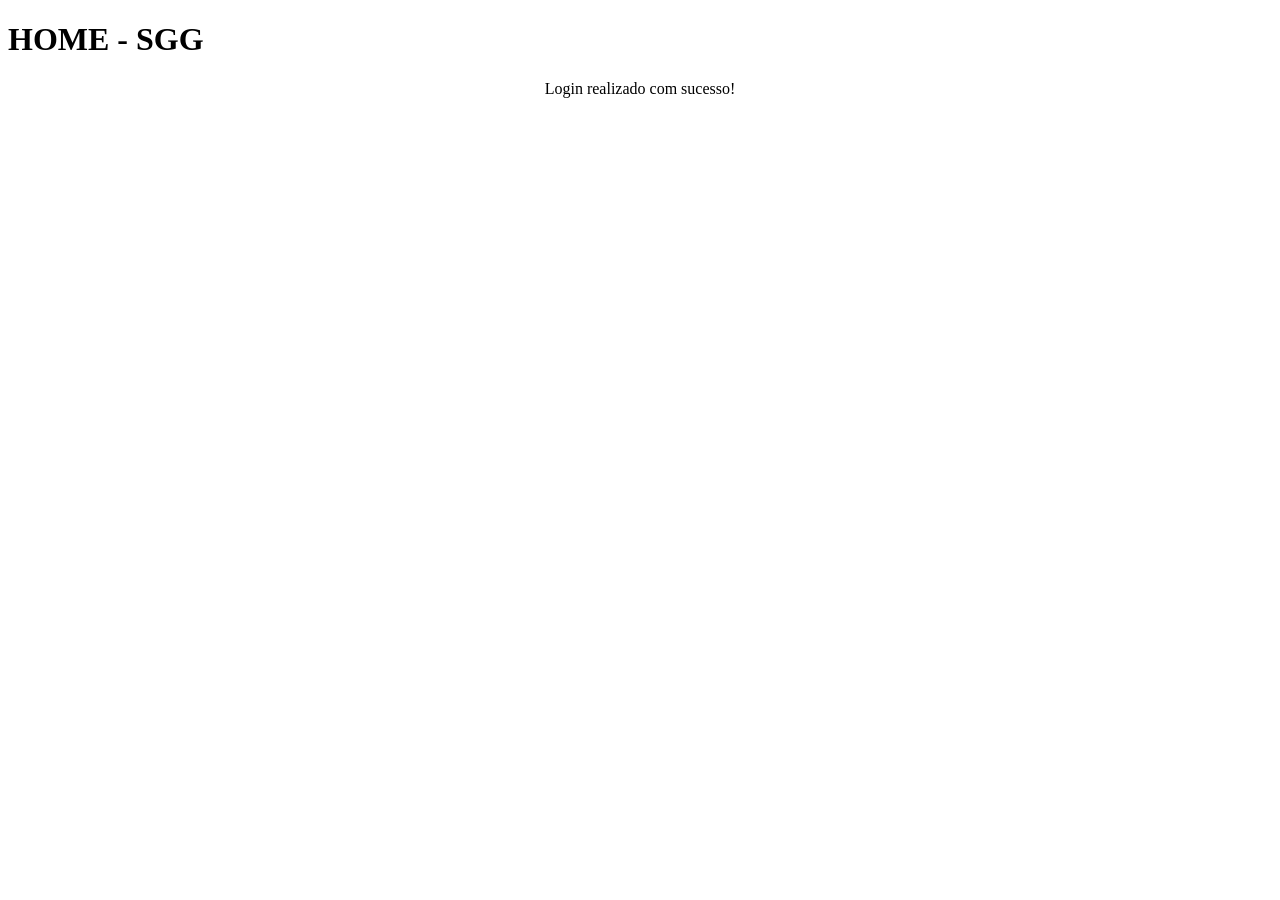
==== homeSolicitante.html @ a8d1797d "login" ====
<!DOCTYPE html>
<html lang="pt-BR">

<head>

    <meta charset="UTF-8">

    <meta name="viewport"
          content="width=device-width, initial-scale=1.0">

    <title>Home - SGG</title>

    <link rel="stylesheet" href="style.css">

</head>

<body>

    <main class="login-container">

        <h1>HOME - SGG</h1>

        <p style="text-align: center;">
            Login realizado com sucesso!
        </p>

    </main>

</body>

</html>
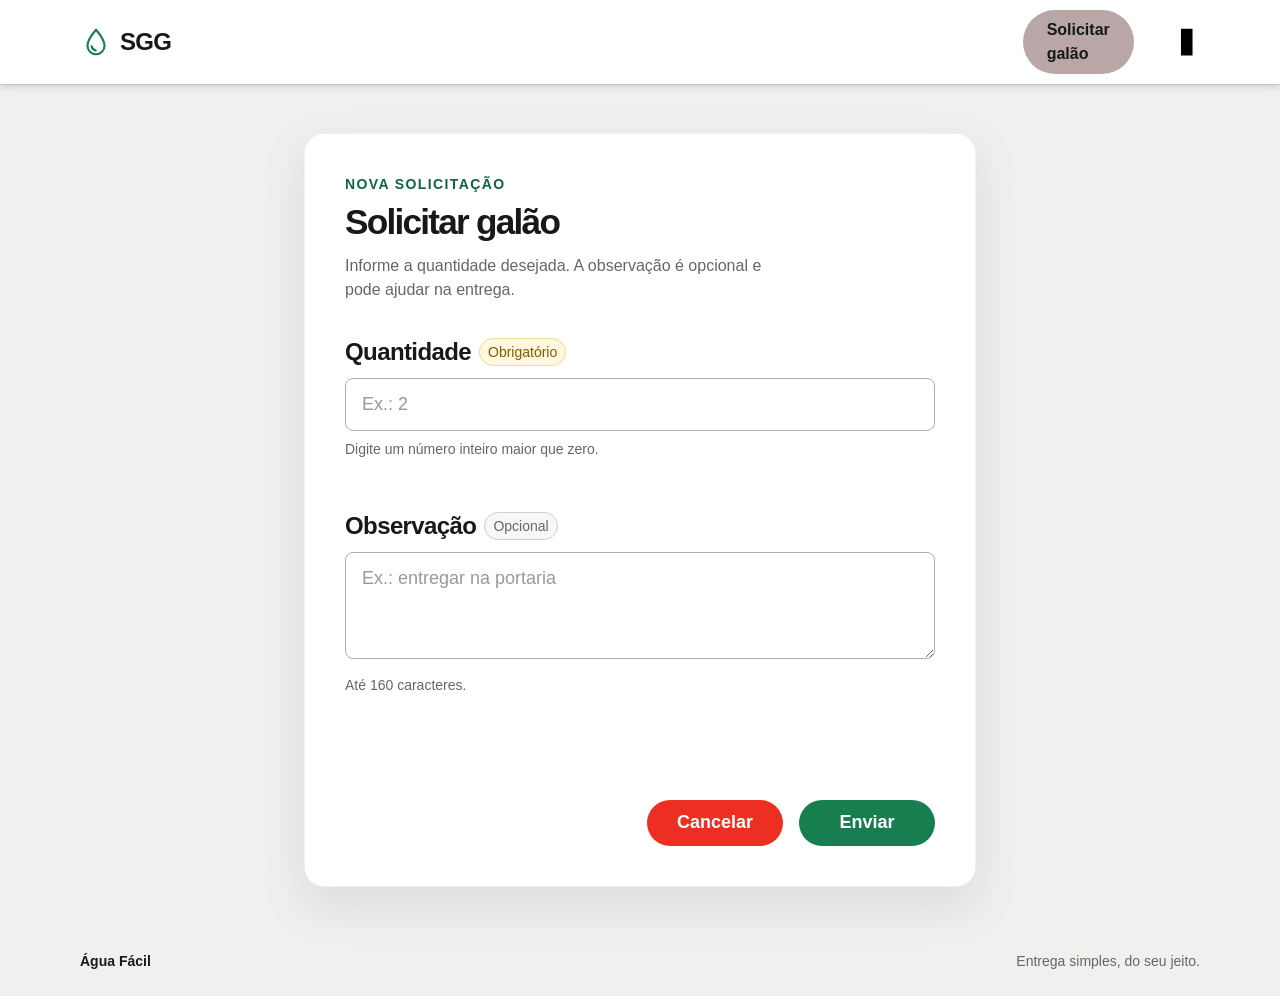
==== commit cbdcf13c: "funcionario" ====
--- a/homeSolicitante.html
+++ b/homeSolicitante.html
@@ -1,31 +1,454 @@
-<!DOCTYPE html>
+<!doctype html>
 <html lang="pt-BR">
-
-<head>
-
-    <meta charset="UTF-8">
-
-    <meta name="viewport"
-          content="width=device-width, initial-scale=1.0">
-
-    <title>Home - SGG</title>
-
-    <link rel="stylesheet" href="style.css">
-
-</head>
-
-<body>
-
-    <main class="login-container">
-
-        <h1>HOME - SGG</h1>
-
-        <p style="text-align: center;">
-            Login realizado com sucesso!
-        </p>
-
+  <head>
+    <meta charset="UTF-8" />
+    <meta name="viewport" content="width=device-width, initial-scale=1.0" />
+    <meta
+      name="description"
+      content="Solicitação de galão de água com validação de quantidade e observação."
+    />
+    <title>Solicitar galão | Água Fácil</title>
+    <link rel="preconnect" href="https://api.fontshare.com" />
+    <link
+      href="https://api.fontshare.com/v2/css?f[]=satoshi@400,500,700&display=swap"
+      rel="stylesheet"
+    />
+    <link rel="stylesheet" href="homeSolicitante.css" />
+    <script src="HomeSolicitante.js" defer></script>
+  </head>
+  <body>
+    <a class="skip-link" href="#conteudo">Ir para o conteúdo</a>
+
+    <header class="topbar">
+      <nav class="nav-content" aria-label="Navegação principal">
+        <a class="brand" href="#" aria-label="Água Fácil, início">
+          <span class="brand-mark" aria-hidden="true">
+            <svg viewBox="0 0 24 24" role="img">
+              <path d="M12 2.8S5.6 10.2 5.6 14.8a6.4 6.4 0 0 0 12.8 0C18.4 10.2 12 2.8 12 2.8Z" />
+              <path d="M8.7 15.2c.3 1.6 1.4 2.7 3.1 3.2" />
+            </svg>
+          </span>
+          <span>SGG</span>
+        </a>
+
+        <div class="nav-actions">
+          <a class="nav-pill nav-pill--active" href="#solicitar">Solicitar galão</a>
+          
+            <svg viewBox="0 0 24 24" aria-hidden="true">
+              <path d="M14 5h6v14h-6M10 12h10M17 9l3 3-3 3M4 5h5M4 19h5" />
+            </svg>
+          </button>
+        </div>
+      </nav>
+    </header>
+
+    <main id="conteudo">
+      <section class="request-panel" id="solicitar" aria-labelledby="titulo">
+        <div class="panel-heading">
+          <p class="eyebrow">Nova solicitação</p>
+          <h1 id="titulo">Solicitar galão</h1>
+          <p class="intro">
+            Informe a quantidade desejada. A observação é opcional e pode ajudar
+            na entrega.
+          </p>
+        </div>
+
+        <form id="request-form" novalidate>
+          <div class="field-group">
+            <div class="label-row">
+              <label for="quantity">Quantidade</label>
+              <span class="field-hint field-hint--required">Obrigatório</span>
+            </div>
+            <input
+              id="quantity"
+              name="quantity"
+              type="number"
+              min="1"
+              step="1"
+              inputmode="numeric"
+              placeholder="Ex.: 2"
+              aria-describedby="quantity-help quantity-error"
+              required
+            />
+            <small id="quantity-help" class="field-help">Digite um número inteiro maior que zero.</small>
+            <p id="quantity-error" class="field-error" role="alert"></p>
+          </div>
+
+          <div class="field-group">
+            <div class="label-row">
+              <label for="observation">Observação</label>
+              <span class="field-hint">Opcional</span>
+            </div>
+            <textarea
+              id="observation"
+              name="observation"
+              rows="3"
+              maxlength="160"
+              placeholder="Ex.: entregar na portaria"
+              aria-describedby="observation-help"
+            ></textarea>
+            <small id="observation-help" class="field-help">Até 160 caracteres.</small>
+          </div>
+
+          <div id="form-feedback" class="form-feedback" role="status" aria-live="polite"></div>
+
+          <div class="form-actions">
+            <button class="button button--secondary" id="cancel-button" type="button">
+              Cancelar
+            </button>
+            <button class="button button--primary" type="submit">Enviar</button>
+          </div>
+        </form>
+      </section>
     </main>
 
-</body>
-
-</html>+    <footer class="footer">
+      <span>Água Fácil</span>
+      <span>Entrega simples, do seu jeito.</span>
+    </footer>
+  <script data-pplx-inline-edit>
+(function () {
+  if (window === window.top) return;
+
+  const allowedParentOrigins = ["https://www.perplexity.ai","https://perplexity.ai","https://testing.perplexity.ai","https://staging.perplexity.ai","https://*.preview.i.perplexity.ai","http://perplexity.localhost","http://localhost:1420","http://127.0.0.1:1420","http://localhost:3000","http://127.0.0.1:3000","http://localhost:5173","http://127.0.0.1:5173"];
+  const MAX_FONT_BYTES = 500 * 1024;
+  const MAX_TOTAL_FONT_BYTES = 2 * 1024 * 1024;
+  const DEFAULT_LINE_HEIGHT = 16;
+  let scrollForwarding = false;
+  let scrollRaf = 0;
+  let trustedTopOrigin = null;
+
+  // Allow entries like "https://*.preview.i.perplexity.ai" — the wildcard
+  // matches a single DNS label (no dots), so "https://*.foo" cannot stretch
+  // across multiple labels.
+  function matchesAllowedOrigin(origin) {
+    if (!origin) return false;
+    for (const entry of allowedParentOrigins) {
+      if (!entry.includes("*")) {
+        if (entry === origin) return true;
+        continue;
+      }
+      const pattern = new RegExp(
+        "^" +
+          entry.replace(/[.+?^${}()|[\]\\]/g, "\\$&").replace(/\*/g, "[^.]+") +
+          "$",
+      );
+      if (pattern.test(origin)) return true;
+    }
+    return false;
+  }
+
+  // Trust decision: when the sender is same-origin-visible (event.origin is a
+  // real origin like https://www.perplexity.ai) we trust event.origin directly.
+  // When event.origin is "null" (opaque broker srcdoc), we fall back to the
+  // broker's stamped `parentOrigin` to identify the top window. The fallback
+  // is claim-only — we rely on the browser's native `targetOrigin` enforcement
+  // on the response path (see postToTrustedTop) to ensure replies can't be
+  // delivered to anyone but the actual top window of that claimed origin.
+  function getTrustedParentOrigin(event) {
+    const forwardedParentOrigin =
+      typeof event.data.parentOrigin === "string" ? event.data.parentOrigin : null;
+    const parentOrigin = event.origin === "null" ? forwardedParentOrigin : event.origin;
+    return matchesAllowedOrigin(parentOrigin) ? parentOrigin : null;
+  }
+
+  // All responses go to window.top with targetOrigin = the allowlisted origin.
+  // An attacker that iframes us inside their own null-origin broker can claim
+  // any parentOrigin they like, but the browser will drop the reply whenever
+  // the real top's origin doesn't match — so the screenshot never leaves.
+  function postToTrustedTop(message) {
+    if (!trustedTopOrigin) return;
+    try {
+      window.top.postMessage(message, trustedTopOrigin);
+    } catch (_error) {}
+  }
+
+  function inlineAll(original, clone) {
+    if (original.nodeType !== 1 || clone.nodeType !== 1) return;
+
+    try {
+      const computedStyle = getComputedStyle(original);
+      // cssText on a computed style is the serialized declaration in modern
+      // Chromium/Safari — a single read beats enumerating ~400 longhand
+      // properties. Firefox returns "" here, so we fall back on empty.
+      const serialized = computedStyle.cssText;
+      if (serialized) {
+        clone.style.cssText = serialized;
+      } else {
+        const parts = new Array(computedStyle.length);
+        for (let index = 0; index < computedStyle.length; index += 1) {
+          const property = computedStyle[index];
+          parts[index] = `${property}:${computedStyle.getPropertyValue(property)};`;
+        }
+        clone.style.cssText = parts.join("");
+      }
+    } catch (_error) {}
+
+    const originalChildren = original.children;
+    const clonedChildren = clone.children;
+    for (
+      let index = 0;
+      index < originalChildren.length && index < clonedChildren.length;
+      index += 1
+    ) {
+      inlineAll(originalChildren[index], clonedChildren[index]);
+    }
+  }
+
+  function extractFontUrl(srcValue) {
+    const matches = [
+      ...srcValue.matchAll(
+        /url\(["']?([^"')]+)["']?\)(?:\s*format\(["']?([^"')]+)["']?\))?/gi,
+      ),
+    ];
+    if (matches.length === 0) return null;
+    const woff2 = matches.find((m) => m[2] && m[2].toLowerCase().includes("woff2"));
+    if (woff2) return woff2[1];
+    const woff = matches.find((m) => m[2] && m[2].toLowerCase().includes("woff"));
+    if (woff) return woff[1];
+    return matches[0][1];
+  }
+
+  // Cache resolved font URL -> data URI across captures. Fonts on a page
+  // essentially never change, and a batch run emits multiple captures back to
+  // back — without this we'd refetch + re-base64 every time.
+  const fontDataUriCache = new Map();
+  const SRC_DECLARATION_RE = /src\s*:\s*[^;}]+/i;
+
+  async function fetchAsDataUri(url) {
+    if (fontDataUriCache.has(url)) return fontDataUriCache.get(url);
+    let dataUri = null;
+    try {
+      const response = await fetch(url, { mode: "cors", credentials: "omit" });
+      if (response.ok) {
+        const blob = await response.blob();
+        if (blob.size <= MAX_FONT_BYTES) {
+          dataUri = await new Promise((resolve) => {
+            const reader = new FileReader();
+            reader.onloadend = () =>
+              resolve(typeof reader.result === "string" ? reader.result : null);
+            reader.onerror = () => resolve(null);
+            reader.readAsDataURL(blob);
+          });
+        }
+      }
+    } catch (_error) {
+      dataUri = null;
+    }
+    fontDataUriCache.set(url, dataUri);
+    return dataUri;
+  }
+
+  function collectFontFaceRuleTexts() {
+    const rules = [];
+    for (const sheet of document.styleSheets) {
+      let cssRules;
+      try {
+        cssRules = sheet.cssRules;
+      } catch (_error) {
+        continue;
+      }
+      if (!cssRules) continue;
+      for (const rule of cssRules) {
+        const cssText = rule.cssText || "";
+        if (cssText.startsWith("@font-face")) rules.push(cssText);
+      }
+    }
+    return rules;
+  }
+
+  async function buildInlinedFontCss() {
+    const ruleTexts = collectFontFaceRuleTexts();
+    if (ruleTexts.length === 0) return null;
+
+    const resolved = ruleTexts.map((cssText) => {
+      if (!SRC_DECLARATION_RE.test(cssText)) return null;
+      const srcMatch = cssText.match(/src\s*:\s*([^;}]+)[;}]/i);
+      if (!srcMatch) return null;
+      const url = extractFontUrl(srcMatch[1]);
+      if (!url) return null;
+      try {
+        return { cssText, url: new URL(url, document.baseURI).href };
+      } catch (_error) {
+        return null;
+      }
+    });
+
+    const dataUris = await Promise.all(
+      resolved.map((entry) => (entry ? fetchAsDataUri(entry.url) : Promise.resolve(null))),
+    );
+
+    const inlined = [];
+    let totalBytes = 0;
+    for (let index = 0; index < resolved.length; index += 1) {
+      const entry = resolved[index];
+      const dataUri = dataUris[index];
+      if (!entry || !dataUri) continue;
+      const approxBytes = dataUri.length * 0.75;
+      if (totalBytes + approxBytes > MAX_TOTAL_FONT_BYTES) break;
+      totalBytes += approxBytes;
+      inlined.push(entry.cssText.replace(SRC_DECLARATION_RE, `src: url("${dataUri}")`));
+    }
+    return inlined.length > 0 ? inlined.join("\n") : null;
+  }
+
+  function stripExternal(clone) {
+    const images = clone.querySelectorAll("img");
+    for (let index = 0; index < images.length; index += 1) {
+      const src = images[index].getAttribute("src");
+      if (src && !src.startsWith("data:")) images[index].removeAttribute("src");
+    }
+
+    const elements = clone.querySelectorAll("*");
+    for (let index = 0; index < elements.length; index += 1) {
+      const style = elements[index].style.cssText;
+      if (style && style.includes("url(")) {
+        elements[index].style.cssText = style.replace(
+          /url\(["']?(?!data:)[^)"']*["']?\)/gi,
+          "none",
+        );
+      }
+    }
+  }
+
+  function emitScroll() {
+    scrollRaf = 0;
+    if (!scrollForwarding) return;
+    postToTrustedTop({
+      type: "INLINE_EDIT_SCROLL",
+      scrollX: window.scrollX,
+      scrollY: window.scrollY,
+    });
+  }
+
+  window.addEventListener(
+    "scroll",
+    function () {
+      if (!scrollForwarding || scrollRaf) return;
+      scrollRaf = requestAnimationFrame(emitScroll);
+    },
+    { passive: true, capture: true },
+  );
+
+  async function handleCaptureRequest(event) {
+    const requestId = event.data.requestId;
+    const scrollX = window.scrollX;
+    const scrollY = window.scrollY;
+    const width = window.innerWidth;
+    const height = window.innerHeight;
+
+    function postResult(dataUrl) {
+      postToTrustedTop({
+        type: "INLINE_EDIT_SCREENSHOT_RESULT",
+        requestId,
+        dataUrl,
+        scrollX,
+        scrollY,
+      });
+    }
+
+    try {
+      // Wait for any pending web fonts to resolve so both inline metrics and
+      // the @font-face inlining below see the same loaded faces.
+      if (document.fonts && document.fonts.ready) {
+        try {
+          await document.fonts.ready;
+        } catch (_error) {}
+      }
+
+      const clone = document.documentElement.cloneNode(true);
+      inlineAll(document.documentElement, clone);
+
+      const removedNodes = clone.querySelectorAll("script,link[rel=\"stylesheet\"],style");
+      for (let index = 0; index < removedNodes.length; index += 1) {
+        removedNodes[index].remove();
+      }
+
+      stripExternal(clone);
+
+      // Re-embed web fonts as data-URI @font-face rules so the SVG rasterizer
+      // can resolve them — external font URLs aren't fetched during
+      // foreignObject rendering, which would otherwise force a fallback face
+      // and change text metrics.
+      const inlinedFontCss = await buildInlinedFontCss();
+      if (inlinedFontCss) {
+        const styleEl = document.createElement("style");
+        styleEl.textContent = inlinedFontCss;
+        const head = clone.querySelector("head");
+        if (head) head.appendChild(styleEl);
+        else clone.insertBefore(styleEl, clone.firstChild);
+      }
+
+      const html = new XMLSerializer().serializeToString(clone);
+      const svg =
+        `<svg xmlns="http://www.w3.org/2000/svg" width="${width}" height="${height}">` +
+        '<foreignObject width="100%" height="100%">' +
+        `<div xmlns="http://www.w3.org/1999/xhtml" style="width:${width}px;height:${height}px;overflow:hidden">` +
+        `<div style="position:relative;left:-${scrollX}px;top:-${scrollY}px">` +
+        html +
+        "</div></div></foreignObject></svg>";
+      const svgUrl = `data:image/svg+xml;charset=utf-8,${encodeURIComponent(svg)}`;
+      const image = new Image();
+      image.onload = function () {
+        const canvas = document.createElement("canvas");
+        canvas.width = width;
+        canvas.height = height;
+        canvas.getContext("2d").drawImage(image, 0, 0);
+        postResult(canvas.toDataURL("image/png"));
+      };
+      image.onerror = function () {
+        postResult(null);
+      };
+      image.src = svgUrl;
+    } catch (_error) {
+      postResult(null);
+    }
+  }
+
+  window.addEventListener("message", function (event) {
+    if (!event.data) return;
+    // Only accept messages from the direct parent frame. Blocks sibling /
+    // unrelated-window postMessage senders that could otherwise reach us.
+    if (event.source !== window.parent) return;
+
+    const trustedParentOrigin = getTrustedParentOrigin(event);
+    if (!trustedParentOrigin) return;
+    trustedTopOrigin = trustedParentOrigin;
+
+    if (event.data.type === "INLINE_EDIT_SCROLL_START") {
+      scrollForwarding = true;
+      emitScroll();
+      return;
+    }
+
+    if (event.data.type === "INLINE_EDIT_SCROLL_STOP") {
+      scrollForwarding = false;
+      if (scrollRaf) cancelAnimationFrame(scrollRaf);
+      scrollRaf = 0;
+      return;
+    }
+
+    if (event.data.type === "INLINE_EDIT_SCROLL_BY") {
+      const { deltaX, deltaY, deltaMode } = event.data;
+      if (!scrollForwarding || !Number.isFinite(deltaX) || !Number.isFinite(deltaY)) return;
+      if (deltaMode !== 0 && deltaMode !== 1 && deltaMode !== 2) return;
+      const lineHeight =
+        parseFloat(getComputedStyle(document.documentElement).lineHeight) || DEFAULT_LINE_HEIGHT;
+      const scaleX = deltaMode === 1 ? lineHeight : deltaMode === 2 ? window.innerWidth : 1;
+      const scaleY = deltaMode === 1 ? lineHeight : deltaMode === 2 ? window.innerHeight : 1;
+      // The selection overlay receives the wheel event instead of this iframe.
+      // Instant scrolling preserves trackpad deltas even on smooth-scroll sites.
+      window.scrollBy({ left: deltaX * scaleX, top: deltaY * scaleY, behavior: "instant" });
+      emitScroll();
+      return;
+    }
+
+    if (event.data.type !== "INLINE_EDIT_CAPTURE_REQUEST") return;
+
+    handleCaptureRequest(event);
+  });
+})();
+
+
+</script></body>
+</html>
--- a/homeSolicitante.css
+++ b/homeSolicitante.css
@@ -0,0 +1,486 @@
+:root {
+  --space-1: 0.25rem;
+  --space-2: 0.5rem;
+  --space-3: 0.75rem;
+  --space-4: 1rem;
+  --space-5: 1.25rem;
+  --space-6: 1.5rem;
+  --space-8: 2rem;
+  --space-10: 2.5rem;
+  --space-12: 3rem;
+  --text-xs: clamp(0.75rem, 0.7rem + 0.25vw, 0.875rem);
+  --text-sm: clamp(0.875rem, 0.8rem + 0.35vw, 1rem);
+  --text-base: clamp(1rem, 0.95rem + 0.25vw, 1.125rem);
+  --text-lg: clamp(1.125rem, 1rem + 0.75vw, 1.5rem);
+  --text-xl: clamp(1.5rem, 1.2rem + 1.25vw, 2.25rem);
+
+  --color-bg: #f1f0ef;
+  --color-surface: #ffffff;
+  --color-surface-soft: #f8f7f6;
+  --color-text: #17181a;
+  --color-text-muted: #66666a;
+  --color-border: #cfcfd1;
+  --color-primary: #177f4f;
+  --color-primary-dark: #10653e;
+  --color-primary-soft: #e3f2e9;
+  --color-danger: #b42318;
+  --color-danger-soft: #fff0ef;
+  --color-cancel: #ec2f22;
+  --color-nav: #d5d3d3;
+  --color-nav-active: #b9a6a6;
+  --font-body: "Satoshi", "Inter", sans-serif;
+  --font-display: "Satoshi", "Inter", sans-serif;
+  --radius-sm: 0.5rem;
+  --radius-md: 0.875rem;
+  --radius-lg: 1.25rem;
+  --radius-pill: 999px;
+  --shadow-card: 0 18px 50px rgb(36 30 29 / 0.1);
+  --transition: 180ms ease;
+}
+
+*,
+*::before,
+*::after {
+  box-sizing: border-box;
+}
+
+html {
+  scroll-behavior: smooth;
+  font-size: 16px;
+  -webkit-font-smoothing: antialiased;
+}
+
+body {
+  min-height: 100vh;
+  margin: 0;
+  display: flex;
+  flex-direction: column;
+  color: var(--color-text);
+  background: var(--color-bg);
+  font-family: var(--font-body);
+  font-size: var(--text-base);
+  line-height: 1.5;
+}
+
+button,
+input,
+textarea {
+  font: inherit;
+}
+
+button,
+a {
+  -webkit-tap-highlight-color: transparent;
+}
+
+button {
+  cursor: pointer;
+}
+
+a {
+  color: inherit;
+  text-decoration: none;
+}
+
+.skip-link {
+  position: absolute;
+  z-index: 10;
+  top: var(--space-2);
+  left: var(--space-4);
+  padding: var(--space-2) var(--space-3);
+  color: #fff;
+  background: var(--color-text);
+  border-radius: var(--radius-sm);
+  transform: translateY(-150%);
+  transition: transform var(--transition);
+}
+
+.skip-link:focus {
+  transform: translateY(0);
+}
+
+.topbar {
+  background: var(--color-surface);
+  border-bottom: 1px solid #c8c7c7;
+  box-shadow: 0 2px 7px rgb(0 0 0 / 0.14);
+}
+
+.nav-content {
+  width: min(100% - 3rem, 70rem);
+  min-height: 5.25rem;
+  margin: 0 auto;
+  display: flex;
+  align-items: center;
+  justify-content: space-between;
+  gap: var(--space-6);
+}
+
+.brand {
+  display: inline-flex;
+  align-items: center;
+  gap: var(--space-2);
+  color: var(--color-text);
+  font-size: var(--text-lg);
+  font-weight: 700;
+  letter-spacing: -0.03em;
+}
+
+.brand-mark {
+  display: grid;
+  width: 2rem;
+  height: 2rem;
+  place-items: center;
+  color: var(--color-primary);
+}
+
+.brand-mark svg {
+  width: 100%;
+  height: 100%;
+  fill: none;
+  stroke: currentColor;
+  stroke-linecap: round;
+  stroke-linejoin: round;
+  stroke-width: 1.6;
+}
+
+.nav-actions {
+  display: flex;
+  align-items: center;
+  gap: clamp(var(--space-2), 2vw, var(--space-5));
+}
+
+.nav-pill {
+  min-height: 2.75rem;
+  display: inline-flex;
+  align-items: center;
+  padding: var(--space-2) clamp(var(--space-4), 2.2vw, var(--space-6));
+  color: var(--color-text);
+  background: var(--color-nav);
+  border-radius: var(--radius-pill);
+  font-size: var(--text-sm);
+  font-weight: 500;
+  transition: transform var(--transition), background var(--transition);
+}
+
+.nav-pill:hover,
+.nav-pill:focus-visible {
+  background: #c5c2c2;
+  transform: translateY(-1px);
+}
+
+.nav-pill--active {
+  background: var(--color-nav-active);
+  font-weight: 700;
+}
+
+.nav-pill--active:hover,
+.nav-pill--active:focus-visible {
+  background: #aa9494;
+}
+
+.logout-button {
+  width: 2.75rem;
+  height: 2.75rem;
+  display: grid;
+  place-items: center;
+  color: var(--color-text);
+  border: 1px solid transparent;
+  border-radius: var(--radius-sm);
+}
+
+.logout-button:hover,
+.logout-button:focus-visible {
+  color: var(--color-primary-dark);
+  background: var(--color-primary-soft);
+}
+
+.logout-button svg {
+  width: 1.8rem;
+  height: 1.8rem;
+  fill: none;
+  stroke: currentColor;
+  stroke-linecap: round;
+  stroke-linejoin: round;
+  stroke-width: 1.8;
+}
+
+main {
+  flex: 1;
+  display: grid;
+  place-items: center;
+  padding: clamp(var(--space-8), 8vw, var(--space-12)) var(--space-4);
+}
+
+.request-panel {
+  width: min(100%, 42rem);
+  padding: clamp(var(--space-6), 6vw, var(--space-10));
+  background: var(--color-surface);
+  border: 1px solid rgb(23 24 26 / 0.06);
+  border-radius: var(--radius-lg);
+  box-shadow: var(--shadow-card);
+}
+
+.panel-heading {
+  margin-bottom: var(--space-8);
+}
+
+.eyebrow {
+  margin: 0 0 var(--space-2);
+  color: var(--color-primary-dark);
+  font-size: var(--text-xs);
+  font-weight: 700;
+  letter-spacing: 0.1em;
+  text-transform: uppercase;
+}
+
+h1 {
+  margin: 0;
+  font-family: var(--font-display);
+  font-size: var(--text-xl);
+  letter-spacing: -0.05em;
+  line-height: 1.1;
+}
+
+.intro {
+  max-width: 48ch;
+  margin: var(--space-3) 0 0;
+  color: var(--color-text-muted);
+  font-size: var(--text-sm);
+}
+
+.field-group + .field-group {
+  margin-top: var(--space-6);
+}
+
+.label-row {
+  display: flex;
+  align-items: center;
+  gap: var(--space-2);
+  margin-bottom: var(--space-2);
+}
+
+label {
+  font-size: var(--text-lg);
+  font-weight: 700;
+  letter-spacing: -0.025em;
+}
+
+.field-hint {
+  padding: var(--space-1) var(--space-2);
+  color: var(--color-text-muted);
+  background: var(--color-surface-soft);
+  border: 1px solid var(--color-border);
+  border-radius: var(--radius-pill);
+  font-size: var(--text-xs);
+  line-height: 1.3;
+}
+
+.field-hint--required {
+  color: #805a00;
+  background: #fff8df;
+  border-color: #efd99a;
+}
+
+input,
+textarea {
+  width: 100%;
+  color: var(--color-text);
+  background: var(--color-surface);
+  border: 1.5px solid #aeadb0;
+  border-radius: var(--radius-sm);
+  outline: none;
+  transition: border-color var(--transition), box-shadow var(--transition), background var(--transition);
+}
+
+input {
+  min-height: 3rem;
+  padding: var(--space-3) var(--space-4);
+}
+
+textarea {
+  min-height: 6.5rem;
+  padding: var(--space-3) var(--space-4);
+  resize: vertical;
+}
+
+input::placeholder,
+textarea::placeholder {
+  color: #99999d;
+}
+
+input:hover,
+textarea:hover {
+  border-color: #7f7e83;
+}
+
+input:focus,
+textarea:focus {
+  border-color: var(--color-primary);
+  box-shadow: 0 0 0 3px rgb(23 127 79 / 0.16);
+}
+
+input[aria-invalid="true"] {
+  border-color: var(--color-danger);
+  background: var(--color-danger-soft);
+  box-shadow: 0 0 0 3px rgb(180 35 24 / 0.1);
+}
+
+.field-help {
+  display: block;
+  margin-top: var(--space-2);
+  color: var(--color-text-muted);
+  font-size: var(--text-xs);
+}
+
+.field-error {
+  min-height: 1.25rem;
+  margin: var(--space-1) 0 0;
+  color: var(--color-danger);
+  font-size: var(--text-xs);
+  font-weight: 700;
+}
+
+.form-feedback {
+  min-height: 3.5rem;
+  margin-top: var(--space-6);
+  padding: 0;
+  border-radius: var(--radius-md);
+  font-size: var(--text-sm);
+  font-weight: 500;
+}
+
+.form-feedback:not(:empty) {
+  padding: var(--space-3) var(--space-4);
+}
+
+.form-feedback--success {
+  color: #0f633b;
+  background: var(--color-primary-soft);
+  border: 1px solid #b9dfc9;
+}
+
+.form-feedback--error {
+  color: var(--color-danger);
+  background: var(--color-danger-soft);
+  border: 1px solid #f4c3bf;
+}
+
+.form-actions {
+  display: flex;
+  justify-content: flex-end;
+  gap: var(--space-4);
+  margin-top: var(--space-6);
+}
+
+.button {
+  min-width: 8.5rem;
+  min-height: 2.9rem;
+  padding: var(--space-2) var(--space-6);
+  border: 1px solid transparent;
+  border-radius: var(--radius-pill);
+  color: #fff;
+  font-size: var(--text-base);
+  font-weight: 700;
+  transition: background var(--transition), transform var(--transition), box-shadow var(--transition);
+}
+
+.button:hover,
+.button:focus-visible {
+  transform: translateY(-1px);
+}
+
+.button:active {
+  transform: translateY(0);
+}
+
+.button--primary {
+  background: var(--color-primary);
+}
+
+.button--primary:hover,
+.button--primary:focus-visible {
+  background: var(--color-primary-dark);
+  box-shadow: 0 6px 14px rgb(16 101 62 / 0.2);
+}
+
+.button--secondary {
+  background: var(--color-cancel);
+}
+
+.button--secondary:hover,
+.button--secondary:focus-visible {
+  background: #c8231a;
+  box-shadow: 0 6px 14px rgb(200 35 26 / 0.2);
+}
+
+.footer {
+  display: flex;
+  justify-content: space-between;
+  width: min(100% - 3rem, 70rem);
+  margin: 0 auto;
+  padding: var(--space-4) 0 var(--space-6);
+  color: var(--color-text-muted);
+  font-size: var(--text-xs);
+}
+
+.footer span:first-child {
+  color: var(--color-text);
+  font-weight: 700;
+}
+
+@media (max-width: 42rem) {
+  .nav-content {
+    width: min(100% - 2rem, 70rem);
+    min-height: 4.5rem;
+  }
+
+  .brand > span:last-child,
+  .nav-pill--active {
+    display: none;
+  }
+
+  .nav-actions {
+    margin-left: auto;
+  }
+
+  .nav-pill {
+    padding-inline: var(--space-4);
+  }
+
+  main {
+    align-items: start;
+    padding: var(--space-8) var(--space-3);
+  }
+
+  .request-panel {
+    padding: var(--space-6) var(--space-4);
+  }
+
+  .form-actions {
+    flex-direction: column-reverse;
+  }
+
+  .button {
+    width: 100%;
+  }
+
+  .footer {
+    width: min(100% - 2rem, 70rem);
+    flex-direction: column;
+    gap: var(--space-1);
+  }
+}
+
+:focus-visible {
+  outline: 3px solid #194fda;
+  outline-offset: 3px;
+}
+
+@media (prefers-reduced-motion: reduce) {
+  *,
+  *::before,
+  *::after {
+    scroll-behavior: auto !important;
+    transition-duration: 0.01ms !important;
+  }
+}
